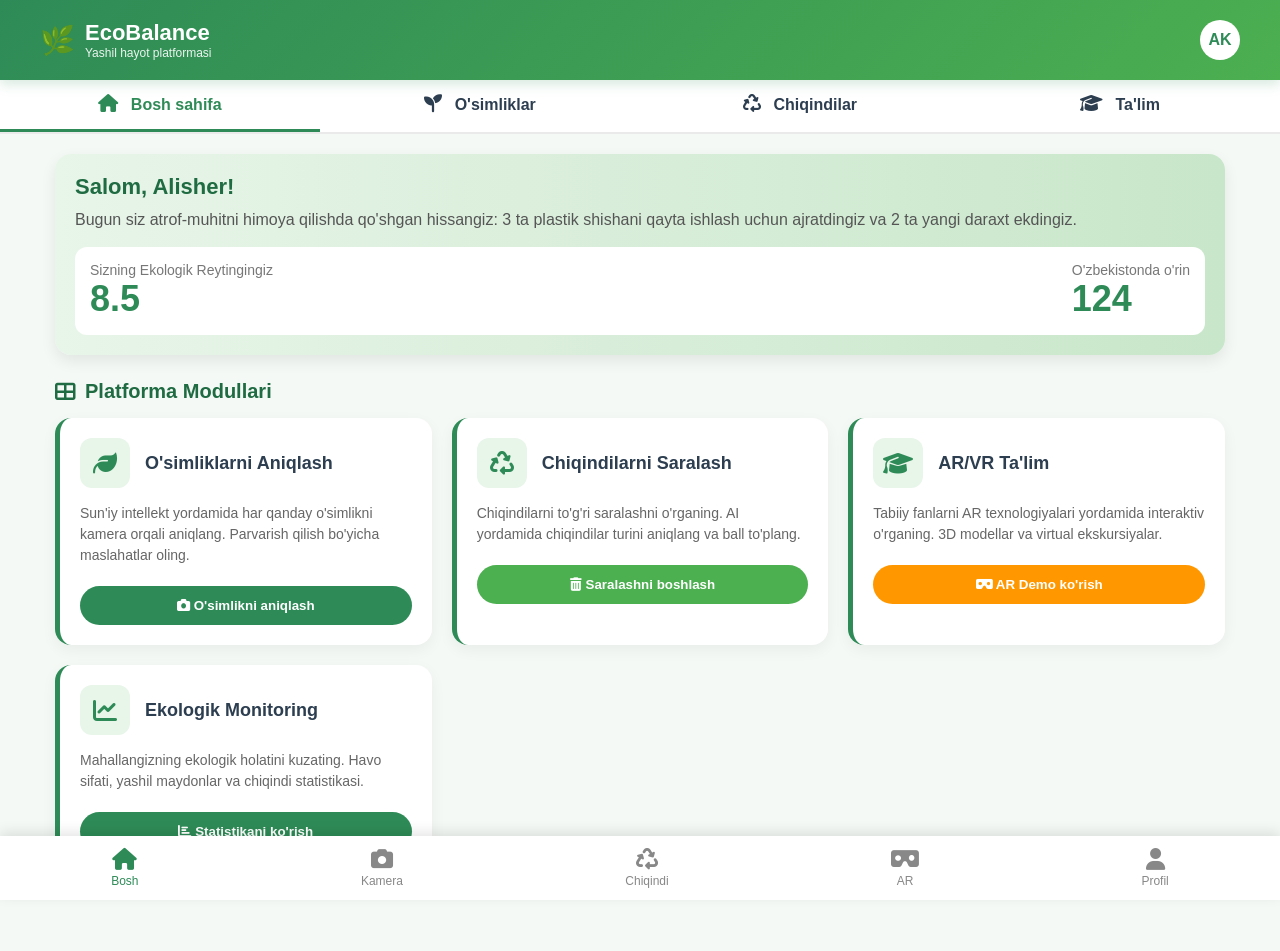
==== index.html @ b059edc8 "Add files via upload" ====
<!DOCTYPE html>
<html lang="uz">

<head>
    <meta charset="UTF-8">
    <meta name="viewport" content="width=device-width, initial-scale=1.0">
    <title>EcoBalance - Yashil Hayot</title>
    <link rel="stylesheet" href="https://cdnjs.cloudflare.com/ajax/libs/font-awesome/6.4.0/css/all.min.css">
    <style>
        * {
            margin: 0;
            padding: 0;
            box-sizing: border-box;
            font-family: 'Segoe UI', Tahoma, Geneva, Verdana, sans-serif;
        }
        
         :root {
            --primary: #2E8B57;
            --primary-dark: #1F6B42;
            --secondary: #4CAF50;
            --light: #F5F9F6;
            --dark: #2C3E50;
            --warning: #FF9800;
            --danger: #F44336;
            --success: #4CAF50;
        }
        
        body {
            background-color: var(--light);
            color: var(--dark);
            max-width: 100%;
            overflow-x: hidden;
        }
        /* Header */
        
        .header {
            background: linear-gradient(135deg, var(--primary), var(--secondary));
            color: white;
            padding: 20px 15px;
            box-shadow: 0 4px 12px rgba(46, 139, 87, 0.2);
            position: sticky;
            top: 0;
            z-index: 100;
        }
        
        .header-content {
            display: flex;
            justify-content: space-between;
            align-items: center;
            max-width: 1200px;
            margin: 0 auto;
        }
        
        .logo {
            display: flex;
            align-items: center;
            gap: 10px;
        }
        
        .logo-icon {
            font-size: 28px;
        }
        
        .logo-text {
            font-size: 22px;
            font-weight: 700;
        }
        
        .logo-subtext {
            font-size: 12px;
            opacity: 0.9;
        }
        
        .user-avatar {
            width: 40px;
            height: 40px;
            border-radius: 50%;
            background-color: white;
            color: var(--primary);
            display: flex;
            align-items: center;
            justify-content: center;
            font-weight: bold;
            cursor: pointer;
        }
        /* Navigation */
        
        .nav-tabs {
            display: flex;
            background-color: white;
            border-bottom: 2px solid #eaeaea;
            overflow-x: auto;
            white-space: nowrap;
        }
        
        .tab {
            flex: 1;
            text-align: center;
            padding: 15px 10px;
            font-weight: 600;
            color: var(--dark);
            text-decoration: none;
            border-bottom: 3px solid transparent;
            transition: all 0.3s;
        }
        
        .tab.active {
            color: var(--primary);
            border-bottom-color: var(--primary);
        }
        
        .tab i {
            margin-right: 8px;
            font-size: 18px;
        }
        /* Main Content */
        
        .container {
            padding: 20px 15px;
            max-width: 1200px;
            margin: 0 auto;
            padding-bottom: 80px;
        }
        /* Welcome Card */
        
        .welcome-card {
            background: linear-gradient(to right, #E8F5E9, #C8E6C9);
            border-radius: 16px;
            padding: 20px;
            margin-bottom: 25px;
            box-shadow: 0 6px 15px rgba(0, 0, 0, 0.08);
        }
        
        .welcome-title {
            font-size: 22px;
            color: var(--primary-dark);
            margin-bottom: 8px;
        }
        
        .welcome-text {
            color: #555;
            margin-bottom: 15px;
            line-height: 1.5;
        }
        
        .eco-score {
            background-color: white;
            border-radius: 12px;
            padding: 15px;
            display: flex;
            align-items: center;
            justify-content: space-between;
            margin-top: 10px;
        }
        
        .score-value {
            font-size: 36px;
            font-weight: 800;
            color: var(--primary);
        }
        
        .score-label {
            color: #777;
            font-size: 14px;
        }
        /* Modules */
        
        .section-title {
            font-size: 20px;
            margin: 25px 0 15px;
            color: var(--primary-dark);
            display: flex;
            align-items: center;
            gap: 10px;
        }
        
        .modules-grid {
            display: grid;
            grid-template-columns: repeat(auto-fill, minmax(300px, 1fr));
            gap: 20px;
        }
        
        .module-card {
            background-color: white;
            border-radius: 16px;
            padding: 20px;
            box-shadow: 0 5px 15px rgba(0, 0, 0, 0.05);
            transition: transform 0.3s, box-shadow 0.3s;
            border-left: 5px solid var(--primary);
        }
        
        .module-card:hover {
            transform: translateY(-5px);
            box-shadow: 0 10px 20px rgba(0, 0, 0, 0.1);
        }
        
        .module-header {
            display: flex;
            align-items: center;
            margin-bottom: 15px;
        }
        
        .module-icon {
            width: 50px;
            height: 50px;
            border-radius: 12px;
            background-color: #E8F5E9;
            color: var(--primary);
            display: flex;
            align-items: center;
            justify-content: center;
            font-size: 24px;
            margin-right: 15px;
        }
        
        .module-title {
            font-size: 18px;
            font-weight: 700;
            color: var(--dark);
        }
        
        .module-desc {
            color: #666;
            line-height: 1.5;
            margin-bottom: 20px;
            font-size: 14px;
        }
        
        .btn {
            display: inline-block;
            background-color: var(--primary);
            color: white;
            border: none;
            border-radius: 50px;
            padding: 12px 24px;
            font-weight: 600;
            cursor: pointer;
            transition: background-color 0.3s;
            text-align: center;
            text-decoration: none;
            width: 100%;
        }
        
        .btn:hover {
            background-color: var(--primary-dark);
        }
        
        .btn-secondary {
            background-color: var(--secondary);
        }
        
        .btn-warning {
            background-color: var(--warning);
        }
        /* Camera Interface */
        
        .camera-interface {
            background-color: #222;
            border-radius: 12px;
            padding: 10px;
            margin-top: 15px;
            text-align: center;
        }
        
        .camera-preview {
            width: 100%;
            height: 250px;
            background-color: #333;
            border-radius: 8px;
            display: flex;
            align-items: center;
            justify-content: center;
            color: white;
            margin-bottom: 15px;
            position: relative;
        }
        
        .camera-icon {
            font-size: 60px;
            opacity: 0.7;
        }
        
        .camera-controls {
            display: flex;
            gap: 10px;
        }
        
        .camera-btn {
            flex: 1;
            background-color: white;
            color: var(--dark);
            border: none;
            border-radius: 8px;
            padding: 12px;
            font-weight: 600;
            cursor: pointer;
        }
        /* Results */
        
        .result-card {
            background-color: #E3F2FD;
            border-radius: 12px;
            padding: 15px;
            margin-top: 20px;
            display: none;
        }
        
        .result-title {
            font-weight: 700;
            color: var(--primary-dark);
            margin-bottom: 10px;
            display: flex;
            align-items: center;
            gap: 10px;
        }
        
        .plant-info {
            display: flex;
            align-items: center;
            margin-bottom: 15px;
        }
        
        .plant-image {
            width: 80px;
            height: 80px;
            border-radius: 10px;
            background-color: #C8E6C9;
            display: flex;
            align-items: center;
            justify-content: center;
            margin-right: 15px;
            color: var(--primary);
            font-size: 40px;
        }
        
        .plant-details h3 {
            color: var(--dark);
            margin-bottom: 5px;
        }
        
        .plant-details p {
            color: #666;
            font-size: 14px;
        }
        /* Waste sorting */
        
        .waste-categories {
            display: flex;
            gap: 10px;
            margin-top: 15px;
            overflow-x: auto;
            padding-bottom: 10px;
        }
        
        .waste-category {
            min-width: 120px;
            background-color: white;
            border-radius: 10px;
            padding: 15px;
            text-align: center;
            box-shadow: 0 3px 8px rgba(0, 0, 0, 0.08);
        }
        
        .waste-icon {
            font-size: 30px;
            margin-bottom: 10px;
        }
        
        .waste-name {
            font-weight: 600;
            font-size: 14px;
            margin-bottom: 5px;
        }
        
        .waste-desc {
            font-size: 12px;
            color: #777;
        }
        /* AR Demo */
        
        .ar-demo {
            background-color: #333;
            border-radius: 12px;
            padding: 20px;
            color: white;
            text-align: center;
            margin-top: 20px;
        }
        
        .ar-view {
            width: 100%;
            height: 200px;
            background: linear-gradient(45deg, #222, #444);
            border-radius: 8px;
            display: flex;
            align-items: center;
            justify-content: center;
            margin: 15px 0;
            position: relative;
        }
        
        .ar-object {
            width: 100px;
            height: 100px;
            background-color: #4CAF50;
            border-radius: 10px;
            transform: rotate(45deg);
            animation: float 3s ease-in-out infinite;
        }
        
        @keyframes float {
            0%,
            100% {
                transform: translateY(0) rotate(45deg);
            }
            50% {
                transform: translateY(-15px) rotate(45deg);
            }
        }
        /* Bottom Navigation */
        
        .bottom-nav {
            position: fixed;
            bottom: 0;
            left: 0;
            right: 0;
            background-color: white;
            display: flex;
            justify-content: space-around;
            padding: 12px 0;
            box-shadow: 0 -4px 12px rgba(0, 0, 0, 0.1);
            z-index: 100;
        }
        
        .nav-item {
            display: flex;
            flex-direction: column;
            align-items: center;
            color: #888;
            text-decoration: none;
            font-size: 12px;
            transition: color 0.3s;
        }
        
        .nav-item.active {
            color: var(--primary);
        }
        
        .nav-item i {
            font-size: 22px;
            margin-bottom: 4px;
        }
        /* Responsive */
        
        @media (max-width: 768px) {
            .modules-grid {
                grid-template-columns: 1fr;
            }
            .logo-text {
                font-size: 18px;
            }
            .welcome-title {
                font-size: 20px;
            }
        }
    </style>
</head>

<body>
    <!-- Header -->
    <header class="header">
        <div class="header-content">
            <div class="logo">
                <div class="logo-icon">🌿</div>
                <div>
                    <div class="logo-text">EcoBalance</div>
                    <div class="logo-subtext">Yashil hayot platformasi</div>
                </div>
            </div>
            <div class="user-avatar" id="userAvatar">AK</div>
        </div>
    </header>

    <!-- Navigation Tabs -->
    <nav class="nav-tabs">
        <a href="#" class="tab active" data-tab="home">
            <i class="fas fa-home"></i> Bosh sahifa
        </a>
        <a href="#" class="tab" data-tab="plants">
            <i class="fas fa-seedling"></i> O'simliklar
        </a>
        <a href="#" class="tab" data-tab="waste">
            <i class="fas fa-recycle"></i> Chiqindilar
        </a>
        <a href="#" class="tab" data-tab="education">
            <i class="fas fa-graduation-cap"></i> Ta'lim
        </a>
    </nav>

    <!-- Main Content -->
    <main class="container">
        <!-- Home Tab Content -->
        <div id="homeTab" class="tab-content active">
            <div class="welcome-card">
                <h2 class="welcome-title">Salom, Alisher!</h2>
                <p class="welcome-text">Bugun siz atrof-muhitni himoya qilishda qo'shgan hissangiz: 3 ta plastik shishani qayta ishlash uchun ajratdingiz va 2 ta yangi daraxt ekdingiz.</p>

                <div class="eco-score">
                    <div>
                        <div class="score-label">Sizning Ekologik Reytingingiz</div>
                        <div class="score-value">8.5</div>
                    </div>
                    <div>
                        <div class="score-label">O'zbekistonda o'rin</div>
                        <div class="score-value">124</div>
                    </div>
                </div>
            </div>

            <h2 class="section-title">
                <i class="fas fa-th-large"></i> Platforma Modullari
            </h2>

            <div class="modules-grid">
                <!-- Plant Module -->
                <div class="module-card">
                    <div class="module-header">
                        <div class="module-icon">
                            <i class="fas fa-leaf"></i>
                        </div>
                        <div class="module-title">O'simliklarni Aniqlash</div>
                    </div>
                    <p class="module-desc">Sun'iy intellekt yordamida har qanday o'simlikni kamera orqali aniqlang. Parvarish qilish bo'yicha maslahatlar oling.</p>
                    <button class="btn" onclick="switchTab('plants')">
                        <i class="fas fa-camera"></i> O'simlikni aniqlash
                    </button>
                </div>

                <!-- Waste Module -->
                <div class="module-card">
                    <div class="module-header">
                        <div class="module-icon">
                            <i class="fas fa-recycle"></i>
                        </div>
                        <div class="module-title">Chiqindilarni Saralash</div>
                    </div>
                    <p class="module-desc">Chiqindilarni to'g'ri saralashni o'rganing. AI yordamida chiqindilar turini aniqlang va ball to'plang.</p>
                    <button class="btn btn-secondary" onclick="switchTab('waste')">
                        <i class="fas fa-trash-alt"></i> Saralashni boshlash
                    </button>
                </div>

                <!-- Education Module -->
                <div class="module-card">
                    <div class="module-header">
                        <div class="module-icon">
                            <i class="fas fa-graduation-cap"></i>
                        </div>
                        <div class="module-title">AR/VR Ta'lim</div>
                    </div>
                    <p class="module-desc">Tabiiy fanlarni AR texnologiyalari yordamida interaktiv o'rganing. 3D modellar va virtual ekskursiyalar.</p>
                    <button class="btn btn-warning" onclick="switchTab('education')">
                        <i class="fas fa-vr-cardboard"></i> AR Demo ko'rish
                    </button>
                </div>

                <!-- Dashboard Module -->
                <div class="module-card">
                    <div class="module-header">
                        <div class="module-icon">
                            <i class="fas fa-chart-line"></i>
                        </div>
                        <div class="module-title">Ekologik Monitoring</div>
                    </div>
                    <p class="module-desc">Mahallangizning ekologik holatini kuzating. Havo sifati, yashil maydonlar va chiqindi statistikasi.</p>
                    <button class="btn">
                        <i class="fas fa-chart-bar"></i> Statistikani ko'rish
                    </button>
                </div>
            </div>
        </div>

        <!-- Plants Tab Content -->
        <div id="plantsTab" class="tab-content" style="display: none;">
            <h2 class="section-title">
                <i class="fas fa-seedling"></i> O'simliklarni Aniqlash
            </h2>

            <p>Kamerangizni o'simlikka qarating va AI uni aniqlab, parvarish qilish bo'yicha maslahat beradi.</p>

            <div class="camera-interface">
                <div class="camera-preview" id="cameraPreview">
                    <i class="fas fa-camera camera-icon"></i>
                    <div class="plant-placeholder">O'simlik suratini joylashtiring</div>
                </div>

                <div class="camera-controls">
                    <button class="camera-btn" onclick="takePhoto()">
                        <i class="fas fa-camera"></i> Suratga olish
                    </button>
                    <button class="camera-btn" onclick="uploadPhoto()">
                        <i class="fas fa-upload"></i> Yuklash
                    </button>
                    <button class="camera-btn" onclick="demoPlant()">
                        <i class="fas fa-magic"></i> Demo
                    </button>
                </div>
            </div>

            <div class="result-card" id="plantResult">
                <div class="result-title">
                    <i class="fas fa-check-circle"></i> O'simlik aniqlandi
                </div>

                <div class="plant-info">
                    <div class="plant-image">
                        <i class="fas fa-tree"></i>
                    </div>
                    <div class="plant-details">
                        <h3 id="plantName">Chinor (Platanus orientalis)</h3>
                        <p><strong>Yashash joyi:</strong> O'zbekiston, Markaziy Osiyo</p>
                        <p><strong>CO2 yutilishi:</strong> 20-25 kg/yil</p>
                        <p><strong>Parvarish:</strong> Ko'p suv talab qiladi, keng maydonlarda o'sadi</p>
                    </div>
                </div>

                <div class="welcome-text">
                    <strong>Maslahat:</strong> Bu daraxt havoni yaxshi tozalaydi va soyabon vazifasini o'taydi. Muntazam sug'orish va erta bahorda kesish tavsiya etiladi.
                </div>

                <button class="btn" style="margin-top: 15px;" onclick="addToMyGarden()">
                    <i class="fas fa-plus"></i> Bog'imga qo'shish
                </button>
            </div>
        </div>

        <!-- Waste Tab Content -->
        <div id="wasteTab" class="tab-content" style="display: none;">
            <h2 class="section-title">
                <i class="fas fa-recycle"></i> Chiqindilarni Saralash
            </h2>

            <p>Chiqindilarni to'g'ri saralash orqali atrof-muhitni himoya qiling va ball to'plang.</p>

            <div class="camera-interface">
                <div class="camera-preview">
                    <i class="fas fa-trash camera-icon"></i>
                    <div class="plant-placeholder">Chiqindilar suratini joylashtiring</div>
                </div>

                <div class="camera-controls">
                    <button class="camera-btn" onclick="analyzeWaste()">
                        <i class="fas fa-search"></i> Tahlil qilish
                    </button>
                    <button class="camera-btn" onclick="showWasteInfo()">
                        <i class="fas fa-info-circle"></i> Qoidalar
                    </button>
                </div>
            </div>

            <div class="result-card" id="wasteResult">
                <div class="result-title">
                    <i class="fas fa-recycle"></i> Tahlil natijalari
                </div>

                <div class="welcome-text">
                    Sizning chiqindilar tarkibi: <strong>3 ta plastik shisha, 2 ta metall banka, 1 kg qog'oz</strong>
                </div>

                <div class="welcome-text" style="margin-top: 10px;">
                    <strong>To'g'ri saralash:</strong> Plastik va metall alohida, qog'oz alohida idishlarga tashalishi kerak.
                </div>

                <div class="welcome-text" style="margin: 15px 0; padding: 10px; background-color: #E8F5E9; border-radius: 8px;">
                    <strong>Bugun to'plagan ballaringiz: <span style="color: var(--primary); font-size: 20px;">25</span></strong><br> Jami ballaringiz: <strong>450</strong>
                </div>
            </div>

            <h2 class="section-title">
                <i class="fas fa-list"></i> Chiqindilar Turlari
            </h2>

            <div class="waste-categories">
                <div class="waste-category" style="border-left: 4px solid #4CAF50;">
                    <div class="waste-icon">🗑️</div>
                    <div class="waste-name">Organik</div>
                    <div class="waste-desc">Oziq-ovqat chiqindilari</div>
                </div>

                <div class="waste-category" style="border-left: 4px solid #2196F3;">
                    <div class="waste-icon">📄</div>
                    <div class="waste-name">Qog'oz</div>
                    <div class="waste-desc">Gazeta, quti, varaq</div>
                </div>

                <div class="waste-category" style="border-left: 4px solid #FF9800;">
                    <div class="waste-icon">🥤</div>
                    <div class="waste-name">Plastik</div>
                    <div class="waste-desc">Shisha, idish, paket</div>
                </div>

                <div class="waste-category" style="border-left: 4px solid #9E9E9E;">
                    <div class="waste-icon">🥫</div>
                    <div class="waste-name">Metall</div>
                    <div class="waste-desc">Banka, konserva</div>
                </div>

                <div class="waste-category" style="border-left: 4px solid #795548;">
                    <div class="waste-icon">🍶</div>
                    <div class="waste-name">Shisha</div>
                    <div class="waste-desc">Idish, shisha</div>
                </div>
            </div>
        </div>

        <!-- Education Tab Content -->
        <div id="educationTab" class="tab-content" style="display: none;">
            <h2 class="section-title">
                <i class="fas fa-graduation-cap"></i> AR/VR Ta'lim
            </h2>

            <p>Tabiiy fanlarni yangi usulda - Augmented Reality (AR) texnologiyalari yordamida o'rganing.</p>

            <div class="ar-demo">
                <h3 style="color: white; margin-bottom: 10px;">Fotosintez jarayoni - AR Demo</h3>
                <p>Telefon kamerangizni ushbu kodga qarating va 3D modelni ko'ring</p>

                <div class="ar-view">
                    <div class="ar-object"></div>
                </div>

                <p>Yuqoridagi kvadratni telefon kamerangiz orqali ko'ring. Fotosintez jarayoni haqida 3D animatsiyani tomosha qiling.</p>

                <button class="btn" onclick="startAR()" style="background-color: #4CAF50;">
                    <i class="fas fa-vr-cardboard"></i> AR ni boshlash
                </button>
            </div>

            <div class="modules-grid" style="margin-top: 25px;">
                <div class="module-card">
                    <div class="module-header">
                        <div class="module-icon">
                            <i class="fas fa-atom"></i>
                        </div>
                        <div class="module-title">Kimyo laboratoriyasi</div>
                    </div>
                    <p class="module-desc">Xavfsiz virtual kimyo laboratoriyasi. Eksperimentlarni AR da bajaring.</p>
                    <button class="btn">
                        <i class="fas fa-flask"></i> Laboratoriyaga o'tish
                    </button>
                </div>

                <div class="module-card">
                    <div class="module-header">
                        <div class="module-icon">
                            <i class="fas fa-dna"></i>
                        </div>
                        <div class="module-title">Biologiya organlari</div>
                    </div>
                    <p class="module-desc">Inson organlarini 3D modelda o'rganing. Aylantiring, kattalashtiring.</p>
                    <button class="btn">
                        <i class="fas fa-heartbeat"></i> Organlarni ko'rish
                    </button>
                </div>
            </div>

            <div class="result-card" style="margin-top: 25px; background-color: #FFF3E0;">
                <div class="result-title" style="color: #FF9800;">
                    <i class="fas fa-chalkboard-teacher"></i> O'qituvchilar uchun
                </div>
                <p>Ushbu platforma O'zbekiston maktablari va OTMlar uchun maxsus ishlab chiqilgan. Darsliklarni AR ga aylantirish, interaktiv testlar yaratish imkoniyati.</p>
                <button class="btn" style="background-color: #FF9800;">
                    <i class="fas fa-school"></i> Maktab versiyasi
                </button>
            </div>
        </div>
    </main>

    <!-- Bottom Navigation -->
    <nav class="bottom-nav">
        <a href="#" class="nav-item active" onclick="switchTab('home')">
            <i class="fas fa-home"></i> Bosh
        </a>
        <a href="#" class="nav-item" onclick="switchTab('plants')">
            <i class="fas fa-camera"></i> Kamera
        </a>
        <a href="#" class="nav-item" onclick="switchTab('waste')">
            <i class="fas fa-recycle"></i> Chiqindi
        </a>
        <a href="#" class="nav-item" onclick="switchTab('education')">
            <i class="fas fa-vr-cardboard"></i> AR
        </a>
        <a href="#" class="nav-item" onclick="showProfile()">
            <i class="fas fa-user"></i> Profil
        </a>
    </nav>

    <script>
        // Tab switching functionality
        function switchTab(tabName) {
            // Hide all tab contents
            document.querySelectorAll('.tab-content').forEach(tab => {
                tab.style.display = 'none';
            });

            // Remove active class from all tabs
            document.querySelectorAll('.tab').forEach(tab => {
                tab.classList.remove('active');
            });

            document.querySelectorAll('.nav-item').forEach(item => {
                item.classList.remove('active');
            });

            // Show selected tab content
            document.getElementById(tabName + 'Tab').style.display = 'block';

            // Activate selected tab
            document.querySelectorAll('.tab').forEach(tab => {
                if (tab.getAttribute('data-tab') === tabName) {
                    tab.classList.add('active');
                }
            });

            // Activate corresponding bottom nav item
            document.querySelectorAll('.nav-item').forEach(item => {
                if (item.onclick && item.onclick.toString().includes(tabName)) {
                    item.classList.add('active');
                } else if (tabName === 'home') {
                    document.querySelector('.nav-item:nth-child(1)').classList.add('active');
                }
            });

            // Scroll to top
            window.scrollTo(0, 0);
        }

        // Plant identification demo
        function demoPlant() {
            const plantNames = [
                "Chinor (Platanus orientalis)",
                "Terek (Populus alba)",
                "Archazor (Juniperus)",
                "Sassiqquyon (Ailanthus altissima)",
                "Yong'oq daraxti (Juglans regia)"
            ];

            const randomPlant = plantNames[Math.floor(Math.random() * plantNames.length)];
            document.getElementById("plantName").textContent = randomPlant;

            // Show result card
            document.getElementById("plantResult").style.display = 'block';

            // Scroll to result
            document.getElementById("plantResult").scrollIntoView({
                behavior: 'smooth'
            });

            // Show notification
            showNotification("O'simlik muvaffaqiyatli aniqlandi! 🌿");
        }

        function takePhoto() {
            showNotification("Kamera ishga tushirildi. O'simlikka qaratib, suratga olish tugmasini bosing.");
        }

        function uploadPhoto() {
            showNotification("Fayl tanlash oynasi ochildi. O'simlik suratini tanlang.");
        }

        function addToMyGarden() {
            showNotification("O'simlik 'Mening bog\'im' ro'yxatiga qo'shildi! ✅");
        }

        // Waste analysis demo
        function analyzeWaste() {
            document.getElementById("wasteResult").style.display = 'block';
            document.getElementById("wasteResult").scrollIntoView({
                behavior: 'smooth'
            });
            showNotification("Chiqindilar tahlil qilindi. Siz 25 ball qo'lga kiritdingiz! ♻️");
        }

        function showWasteInfo() {
            showNotification("Chiqindilarni saralash qoidalari ko'rsatilmoqda...");
        }

        // AR functionality
        function startAR() {
            showNotification("AR rejimi ishga tushirilmoqda. Telefon kamerangizni kvadratga qarating...");
        }

        // User profile
        function showProfile() {
            showNotification("Foydalanuvchi profili ochilmoqda...");
        }

        // Notification system
        function showNotification(message) {
            // Create notification element
            const notification = document.createElement('div');
            notification.style.cssText = `
                position: fixed;
                top: 100px;
                right: 20px;
                background: linear-gradient(135deg, var(--primary), var(--secondary));
                color: white;
                padding: 15px 20px;
                border-radius: 10px;
                box-shadow: 0 5px 15px rgba(0,0,0,0.2);
                z-index: 1000;
                max-width: 300px;
                animation: slideIn 0.3s ease-out;
            `;

            notification.innerHTML = `
                <div style="display: flex; align-items: center; gap: 10px;">
                    <i class="fas fa-check-circle" style="font-size: 20px;"></i>
                    <div>${message}</div>
                </div>
            `;

            document.body.appendChild(notification);

            // Remove notification after 3 seconds
            setTimeout(() => {
                notification.style.animation = 'slideOut 0.3s ease-in';
                setTimeout(() => {
                    document.body.removeChild(notification);
                }, 300);
            }, 3000);
        }

        // Add CSS for animations
        const style = document.createElement('style');
        style.textContent = `
            @keyframes slideIn {
                from { transform: translateX(100%); opacity: 0; }
                to { transform: translateX(0); opacity: 1; }
            }
            
            @keyframes slideOut {
                from { transform: translateX(0); opacity: 1; }
                to { transform: translateX(100%); opacity: 0; }
            }
        `;
        document.head.appendChild(style);

        // Initialize the app
        document.addEventListener('DOMContentLoaded', function() {
            // Set today's date in welcome message
            const today = new Date();
            const options = {
                weekday: 'long',
                year: 'numeric',
                month: 'long',
                day: 'numeric'
            };
            const dateString = today.toLocaleDateString('uz-UZ', options);

            // You can update the welcome text with date if needed
            // document.querySelector('.welcome-text').innerHTML += `<br><small>${dateString}</small>`;

            // Add click handlers to tabs
            document.querySelectorAll('.tab').forEach(tab => {
                tab.addEventListener('click', function(e) {
                    e.preventDefault();
                    const tabName = this.getAttribute('data-tab');
                    switchTab(tabName);
                });
            });
        });
    </script>
</body>

</html>
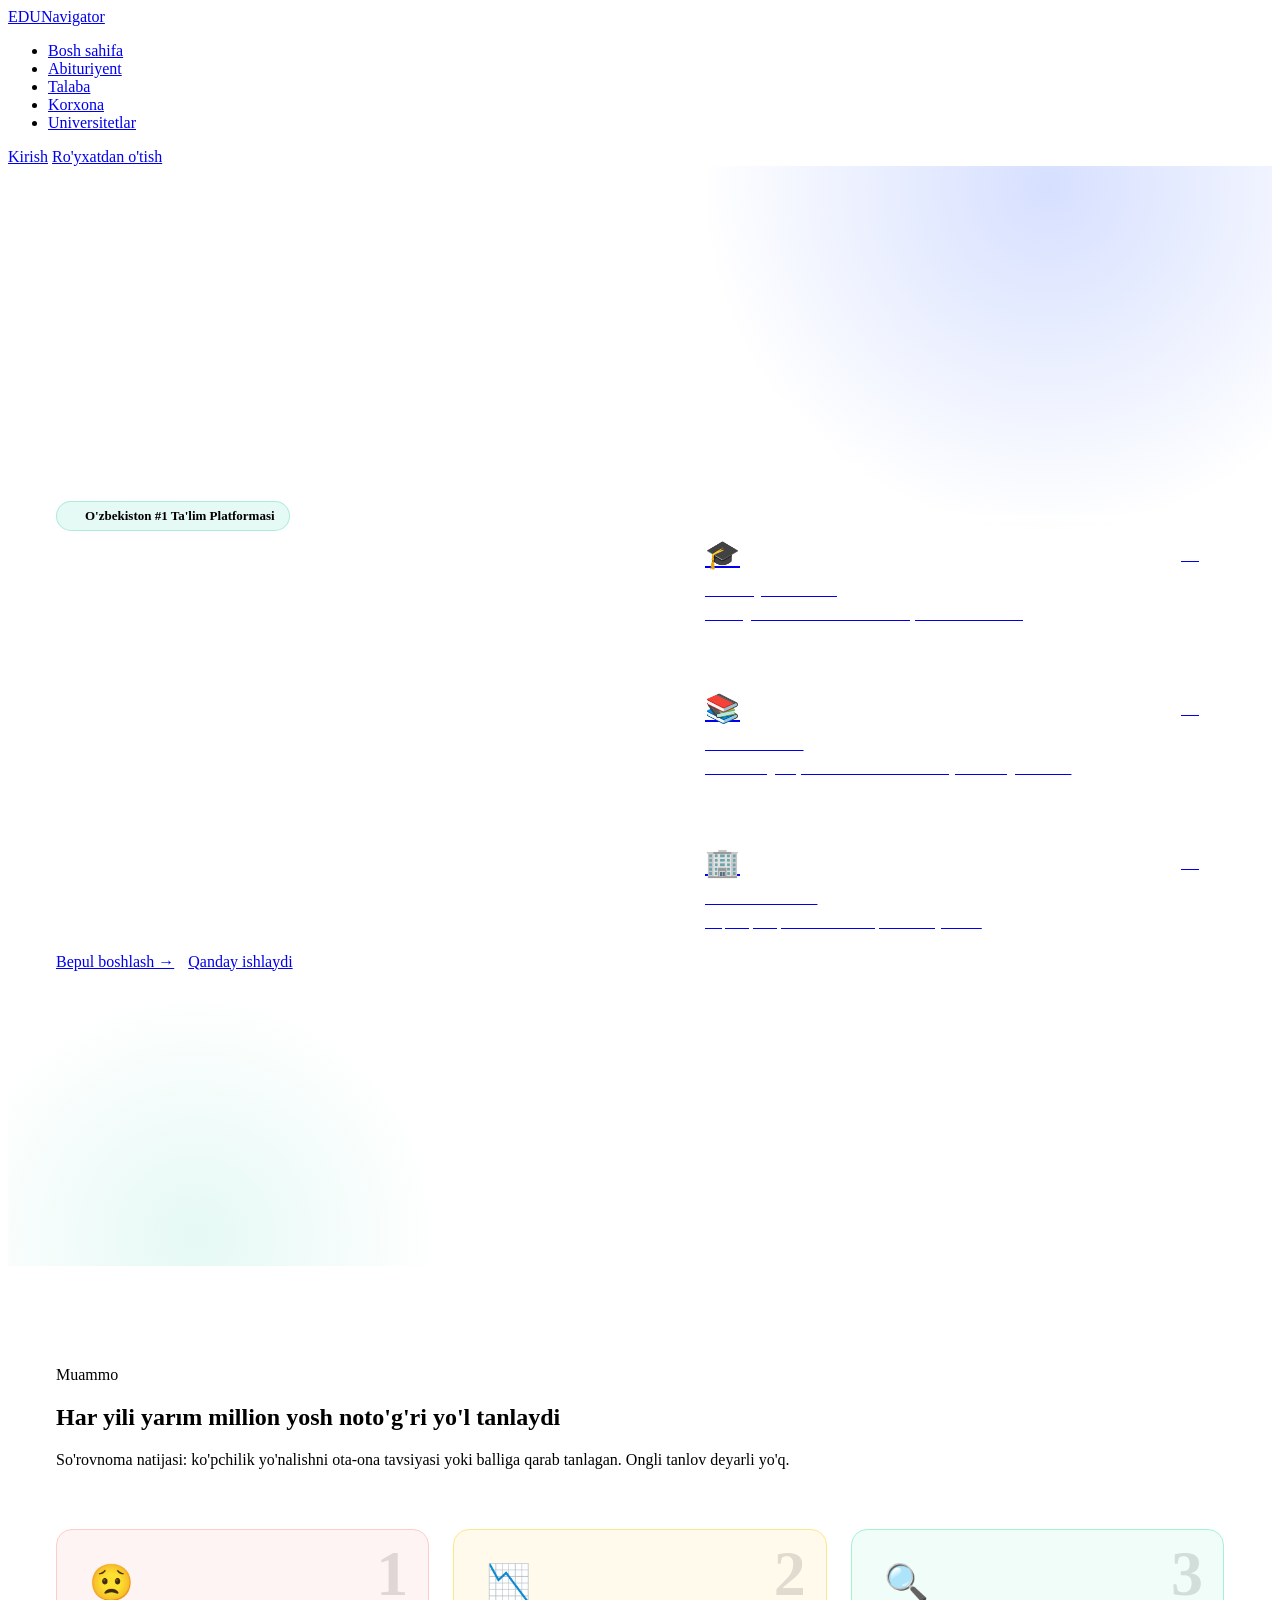
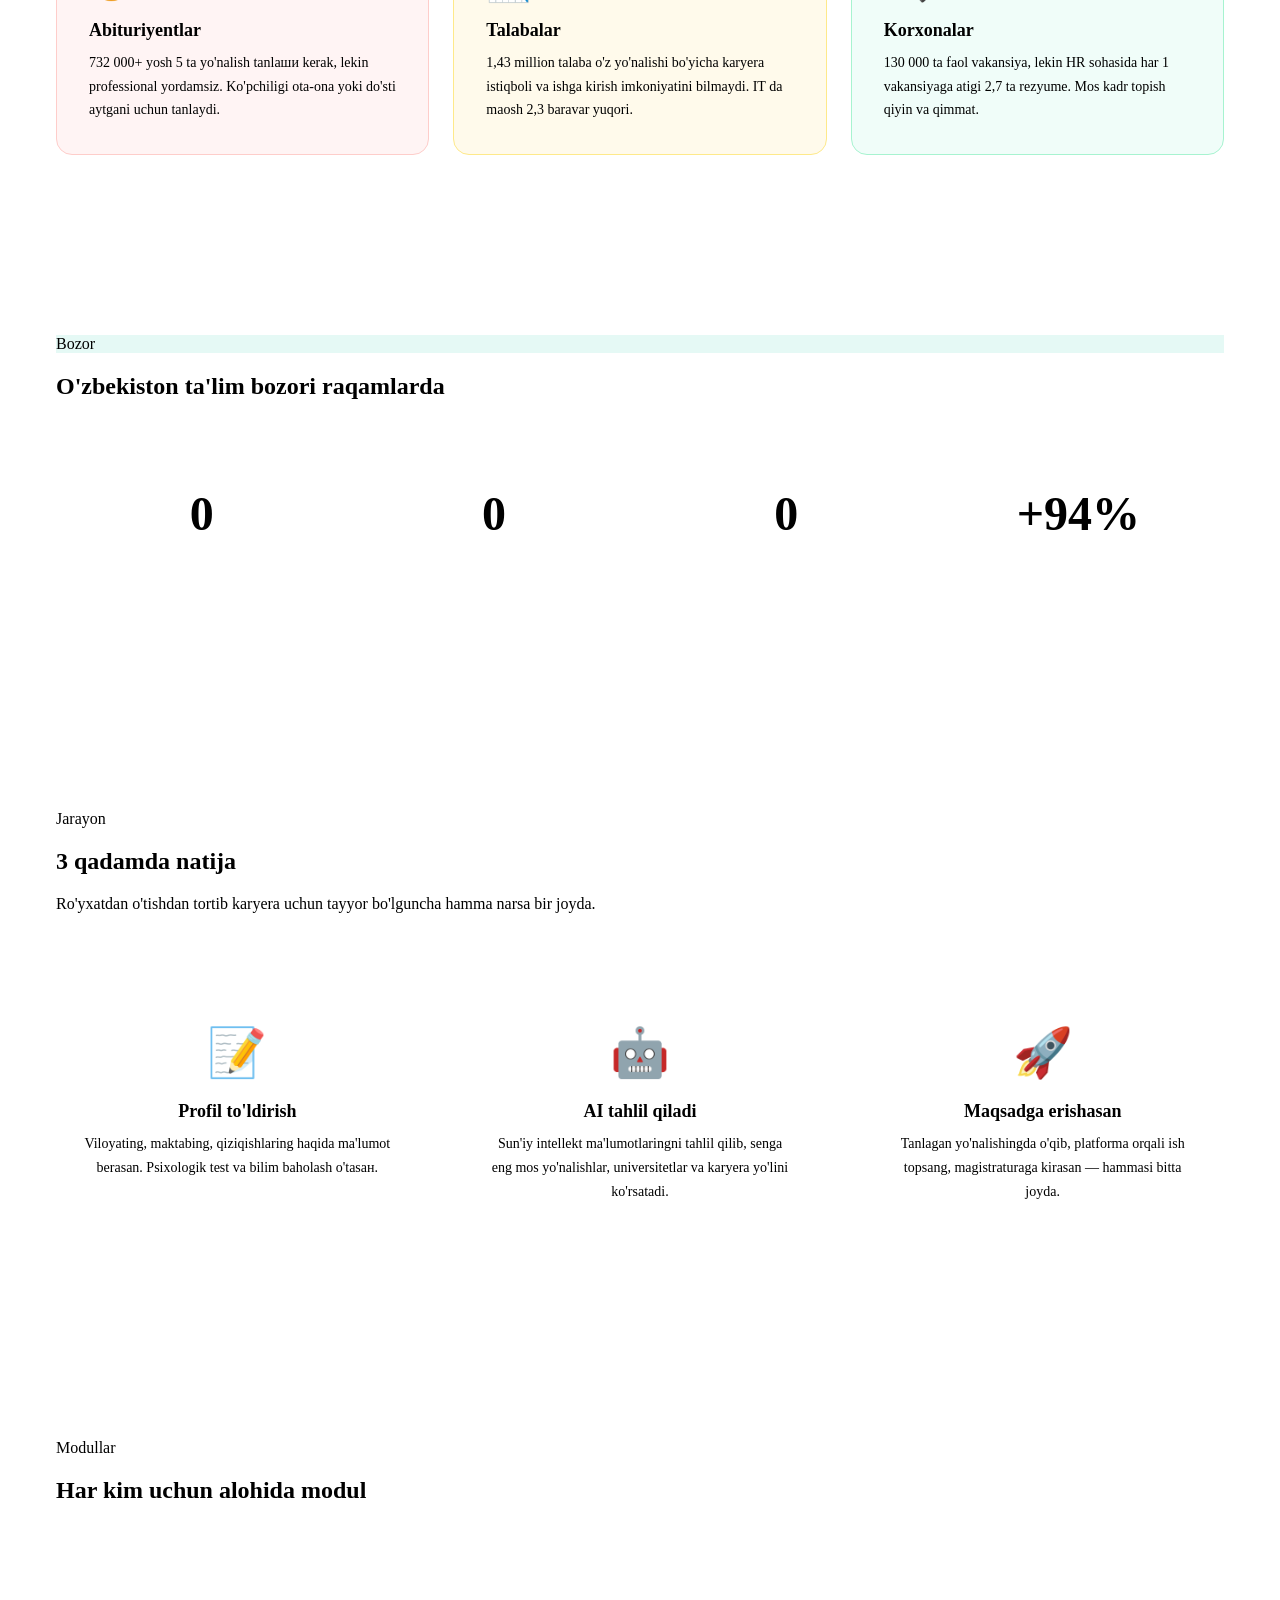
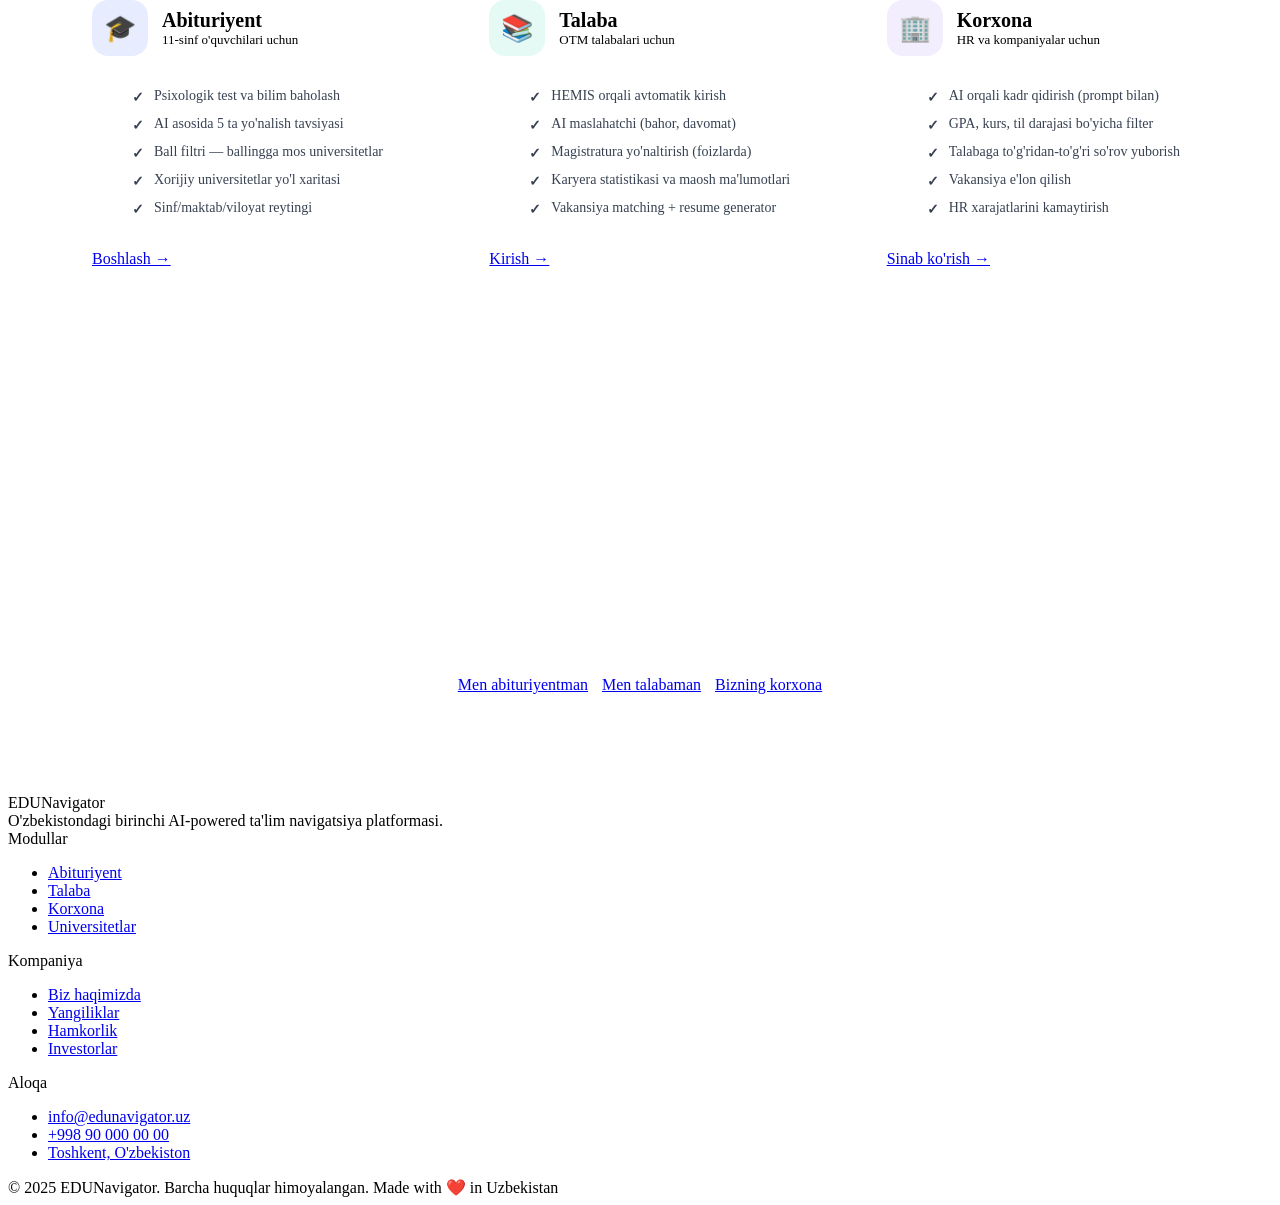
==== commit 0a252b21: "Update index.html" ====
--- a/index.html
+++ b/index.html
@@ -1,976 +1,465 @@
 <!DOCTYPE html>
 <html lang="uz">
-
 <head>
-    <meta charset="UTF-8">
-    <meta name="viewport" content="width=device-width, initial-scale=1.0">
-    <title>EcoBalance - Yashil Hayot</title>
-    <link rel="stylesheet" href="https://cdnjs.cloudflare.com/ajax/libs/font-awesome/6.4.0/css/all.min.css">
-    <style>
-        * {
-            margin: 0;
-            padding: 0;
-            box-sizing: border-box;
-            font-family: 'Segoe UI', Tahoma, Geneva, Verdana, sans-serif;
-        }
-        
-         :root {
-            --primary: #2E8B57;
-            --primary-dark: #1F6B42;
-            --secondary: #4CAF50;
-            --light: #F5F9F6;
-            --dark: #2C3E50;
-            --warning: #FF9800;
-            --danger: #F44336;
-            --success: #4CAF50;
-        }
-        
-        body {
-            background-color: var(--light);
-            color: var(--dark);
-            max-width: 100%;
-            overflow-x: hidden;
-        }
-        /* Header */
-        
-        .header {
-            background: linear-gradient(135deg, var(--primary), var(--secondary));
-            color: white;
-            padding: 20px 15px;
-            box-shadow: 0 4px 12px rgba(46, 139, 87, 0.2);
-            position: sticky;
-            top: 0;
-            z-index: 100;
-        }
-        
-        .header-content {
-            display: flex;
-            justify-content: space-between;
-            align-items: center;
-            max-width: 1200px;
-            margin: 0 auto;
-        }
-        
-        .logo {
-            display: flex;
-            align-items: center;
-            gap: 10px;
-        }
-        
-        .logo-icon {
-            font-size: 28px;
-        }
-        
-        .logo-text {
-            font-size: 22px;
-            font-weight: 700;
-        }
-        
-        .logo-subtext {
-            font-size: 12px;
-            opacity: 0.9;
-        }
-        
-        .user-avatar {
-            width: 40px;
-            height: 40px;
-            border-radius: 50%;
-            background-color: white;
-            color: var(--primary);
-            display: flex;
-            align-items: center;
-            justify-content: center;
-            font-weight: bold;
-            cursor: pointer;
-        }
-        /* Navigation */
-        
-        .nav-tabs {
-            display: flex;
-            background-color: white;
-            border-bottom: 2px solid #eaeaea;
-            overflow-x: auto;
-            white-space: nowrap;
-        }
-        
-        .tab {
-            flex: 1;
-            text-align: center;
-            padding: 15px 10px;
-            font-weight: 600;
-            color: var(--dark);
-            text-decoration: none;
-            border-bottom: 3px solid transparent;
-            transition: all 0.3s;
-        }
-        
-        .tab.active {
-            color: var(--primary);
-            border-bottom-color: var(--primary);
-        }
-        
-        .tab i {
-            margin-right: 8px;
-            font-size: 18px;
-        }
-        /* Main Content */
-        
-        .container {
-            padding: 20px 15px;
-            max-width: 1200px;
-            margin: 0 auto;
-            padding-bottom: 80px;
-        }
-        /* Welcome Card */
-        
-        .welcome-card {
-            background: linear-gradient(to right, #E8F5E9, #C8E6C9);
-            border-radius: 16px;
-            padding: 20px;
-            margin-bottom: 25px;
-            box-shadow: 0 6px 15px rgba(0, 0, 0, 0.08);
-        }
-        
-        .welcome-title {
-            font-size: 22px;
-            color: var(--primary-dark);
-            margin-bottom: 8px;
-        }
-        
-        .welcome-text {
-            color: #555;
-            margin-bottom: 15px;
-            line-height: 1.5;
-        }
-        
-        .eco-score {
-            background-color: white;
-            border-radius: 12px;
-            padding: 15px;
-            display: flex;
-            align-items: center;
-            justify-content: space-between;
-            margin-top: 10px;
-        }
-        
-        .score-value {
-            font-size: 36px;
-            font-weight: 800;
-            color: var(--primary);
-        }
-        
-        .score-label {
-            color: #777;
-            font-size: 14px;
-        }
-        /* Modules */
-        
-        .section-title {
-            font-size: 20px;
-            margin: 25px 0 15px;
-            color: var(--primary-dark);
-            display: flex;
-            align-items: center;
-            gap: 10px;
-        }
-        
-        .modules-grid {
-            display: grid;
-            grid-template-columns: repeat(auto-fill, minmax(300px, 1fr));
-            gap: 20px;
-        }
-        
-        .module-card {
-            background-color: white;
-            border-radius: 16px;
-            padding: 20px;
-            box-shadow: 0 5px 15px rgba(0, 0, 0, 0.05);
-            transition: transform 0.3s, box-shadow 0.3s;
-            border-left: 5px solid var(--primary);
-        }
-        
-        .module-card:hover {
-            transform: translateY(-5px);
-            box-shadow: 0 10px 20px rgba(0, 0, 0, 0.1);
-        }
-        
-        .module-header {
-            display: flex;
-            align-items: center;
-            margin-bottom: 15px;
-        }
-        
-        .module-icon {
-            width: 50px;
-            height: 50px;
-            border-radius: 12px;
-            background-color: #E8F5E9;
-            color: var(--primary);
-            display: flex;
-            align-items: center;
-            justify-content: center;
-            font-size: 24px;
-            margin-right: 15px;
-        }
-        
-        .module-title {
-            font-size: 18px;
-            font-weight: 700;
-            color: var(--dark);
-        }
-        
-        .module-desc {
-            color: #666;
-            line-height: 1.5;
-            margin-bottom: 20px;
-            font-size: 14px;
-        }
-        
-        .btn {
-            display: inline-block;
-            background-color: var(--primary);
-            color: white;
-            border: none;
-            border-radius: 50px;
-            padding: 12px 24px;
-            font-weight: 600;
-            cursor: pointer;
-            transition: background-color 0.3s;
-            text-align: center;
-            text-decoration: none;
-            width: 100%;
-        }
-        
-        .btn:hover {
-            background-color: var(--primary-dark);
-        }
-        
-        .btn-secondary {
-            background-color: var(--secondary);
-        }
-        
-        .btn-warning {
-            background-color: var(--warning);
-        }
-        /* Camera Interface */
-        
-        .camera-interface {
-            background-color: #222;
-            border-radius: 12px;
-            padding: 10px;
-            margin-top: 15px;
-            text-align: center;
-        }
-        
-        .camera-preview {
-            width: 100%;
-            height: 250px;
-            background-color: #333;
-            border-radius: 8px;
-            display: flex;
-            align-items: center;
-            justify-content: center;
-            color: white;
-            margin-bottom: 15px;
-            position: relative;
-        }
-        
-        .camera-icon {
-            font-size: 60px;
-            opacity: 0.7;
-        }
-        
-        .camera-controls {
-            display: flex;
-            gap: 10px;
-        }
-        
-        .camera-btn {
-            flex: 1;
-            background-color: white;
-            color: var(--dark);
-            border: none;
-            border-radius: 8px;
-            padding: 12px;
-            font-weight: 600;
-            cursor: pointer;
-        }
-        /* Results */
-        
-        .result-card {
-            background-color: #E3F2FD;
-            border-radius: 12px;
-            padding: 15px;
-            margin-top: 20px;
-            display: none;
-        }
-        
-        .result-title {
-            font-weight: 700;
-            color: var(--primary-dark);
-            margin-bottom: 10px;
-            display: flex;
-            align-items: center;
-            gap: 10px;
-        }
-        
-        .plant-info {
-            display: flex;
-            align-items: center;
-            margin-bottom: 15px;
-        }
-        
-        .plant-image {
-            width: 80px;
-            height: 80px;
-            border-radius: 10px;
-            background-color: #C8E6C9;
-            display: flex;
-            align-items: center;
-            justify-content: center;
-            margin-right: 15px;
-            color: var(--primary);
-            font-size: 40px;
-        }
-        
-        .plant-details h3 {
-            color: var(--dark);
-            margin-bottom: 5px;
-        }
-        
-        .plant-details p {
-            color: #666;
-            font-size: 14px;
-        }
-        /* Waste sorting */
-        
-        .waste-categories {
-            display: flex;
-            gap: 10px;
-            margin-top: 15px;
-            overflow-x: auto;
-            padding-bottom: 10px;
-        }
-        
-        .waste-category {
-            min-width: 120px;
-            background-color: white;
-            border-radius: 10px;
-            padding: 15px;
-            text-align: center;
-            box-shadow: 0 3px 8px rgba(0, 0, 0, 0.08);
-        }
-        
-        .waste-icon {
-            font-size: 30px;
-            margin-bottom: 10px;
-        }
-        
-        .waste-name {
-            font-weight: 600;
-            font-size: 14px;
-            margin-bottom: 5px;
-        }
-        
-        .waste-desc {
-            font-size: 12px;
-            color: #777;
-        }
-        /* AR Demo */
-        
-        .ar-demo {
-            background-color: #333;
-            border-radius: 12px;
-            padding: 20px;
-            color: white;
-            text-align: center;
-            margin-top: 20px;
-        }
-        
-        .ar-view {
-            width: 100%;
-            height: 200px;
-            background: linear-gradient(45deg, #222, #444);
-            border-radius: 8px;
-            display: flex;
-            align-items: center;
-            justify-content: center;
-            margin: 15px 0;
-            position: relative;
-        }
-        
-        .ar-object {
-            width: 100px;
-            height: 100px;
-            background-color: #4CAF50;
-            border-radius: 10px;
-            transform: rotate(45deg);
-            animation: float 3s ease-in-out infinite;
-        }
-        
-        @keyframes float {
-            0%,
-            100% {
-                transform: translateY(0) rotate(45deg);
-            }
-            50% {
-                transform: translateY(-15px) rotate(45deg);
-            }
-        }
-        /* Bottom Navigation */
-        
-        .bottom-nav {
-            position: fixed;
-            bottom: 0;
-            left: 0;
-            right: 0;
-            background-color: white;
-            display: flex;
-            justify-content: space-around;
-            padding: 12px 0;
-            box-shadow: 0 -4px 12px rgba(0, 0, 0, 0.1);
-            z-index: 100;
-        }
-        
-        .nav-item {
-            display: flex;
-            flex-direction: column;
-            align-items: center;
-            color: #888;
-            text-decoration: none;
-            font-size: 12px;
-            transition: color 0.3s;
-        }
-        
-        .nav-item.active {
-            color: var(--primary);
-        }
-        
-        .nav-item i {
-            font-size: 22px;
-            margin-bottom: 4px;
-        }
-        /* Responsive */
-        
-        @media (max-width: 768px) {
-            .modules-grid {
-                grid-template-columns: 1fr;
-            }
-            .logo-text {
-                font-size: 18px;
-            }
-            .welcome-title {
-                font-size: 20px;
-            }
-        }
-    </style>
+<meta charset="UTF-8">
+<meta name="viewport" content="width=device-width, initial-scale=1.0">
+<title>EDUNavigator — Maktabdan magistraturagacha</title>
+<link rel="stylesheet" href="css/main.css">
+<style>
+/* HERO */
+.hero {
+  min-height: 100vh;
+  background: linear-gradient(135deg, var(--dark) 0%, #0d1f45 60%, #0a2240 100%);
+  display: flex; align-items: center; justify-content: center;
+  padding: 120px 48px 80px;
+  position: relative; overflow: hidden;
+}
+.hero::before {
+  content: '';
+  position: absolute; top: -30%; right: -10%;
+  width: 700px; height: 700px;
+  background: radial-gradient(circle, rgba(27,79,255,0.18) 0%, transparent 70%);
+  pointer-events: none;
+}
+.hero::after {
+  content: '';
+  position: absolute; bottom: -20%; left: -5%;
+  width: 500px; height: 500px;
+  background: radial-gradient(circle, rgba(0,196,154,0.1) 0%, transparent 70%);
+  pointer-events: none;
+}
+.hero-inner { max-width: 1180px; margin: 0 auto; display: grid; grid-template-columns: 1fr 1fr; gap: 80px; align-items: center; width: 100%; position: relative; z-index: 1; }
+
+.hero-tag {
+  display: inline-flex; align-items: center; gap: 8px;
+  background: rgba(0,196,154,0.1); color: var(--accent);
+  border: 1px solid rgba(0,196,154,0.25);
+  padding: 6px 14px; border-radius: 100px;
+  font-size: 13px; font-weight: 600; margin-bottom: 24px;
+}
+.hero-tag span { width: 6px; height: 6px; background: var(--accent); border-radius: 50%; animation: pulse 2s infinite; }
+
+.hero-title {
+  font-family: var(--font-display);
+  font-size: clamp(36px, 5vw, 60px);
+  font-weight: 800; line-height: 1.1;
+  color: #fff; margin-bottom: 20px;
+}
+.hero-title .blue { color: var(--blue-light); }
+.hero-title .accent { color: var(--accent); }
+
+.hero-sub {
+  font-size: 17px; color: rgba(255,255,255,0.65);
+  line-height: 1.75; margin-bottom: 40px; max-width: 480px;
+}
+.hero-btns { display: flex; gap: 14px; flex-wrap: wrap; }
+
+/* Hero card */
+.hero-card-wrap {
+  display: flex; flex-direction: column; gap: 16px;
+}
+.hero-card {
+  background: rgba(255,255,255,0.04);
+  border: 1px solid rgba(255,255,255,0.1);
+  border-radius: 16px; padding: 24px;
+  backdrop-filter: blur(12px);
+  transition: all 0.3s;
+  cursor: pointer;
+}
+.hero-card:hover { background: rgba(255,255,255,0.08); transform: translateX(8px); }
+.hero-card-top { display: flex; align-items: center; justify-content: space-between; margin-bottom: 10px; }
+.hero-card-icon { font-size: 28px; }
+.hero-card-arrow { color: rgba(255,255,255,0.3); font-size: 18px; transition: all 0.2s; }
+.hero-card:hover .hero-card-arrow { color: var(--accent); transform: translateX(4px); }
+.hero-card-title { font-size: 16px; font-weight: 700; color: #fff; margin-bottom: 6px; }
+.hero-card-desc { font-size: 13px; color: rgba(255,255,255,0.5); line-height: 1.6; }
+
+/* PROBLEM SECTION */
+.problem-section {
+  background: #fff; padding: 100px 48px;
+}
+.problem-grid {
+  display: grid; grid-template-columns: repeat(3, 1fr); gap: 24px; margin-top: 60px;
+}
+.problem-card {
+  border-radius: 16px; padding: 32px; position: relative; overflow: hidden;
+}
+.problem-card-1 { background: #FFF4F4; border: 1px solid #FECDCA; }
+.problem-card-2 { background: #FFFAEB; border: 1px solid #FEE98A; }
+.problem-card-3 { background: #F0FDF9; border: 1px solid #A7F3D0; }
+.problem-num {
+  font-family: var(--font-display); font-size: 64px; font-weight: 800;
+  opacity: 0.12; position: absolute; top: 12px; right: 20px; line-height: 1;
+}
+.problem-icon { font-size: 36px; margin-bottom: 16px; }
+.problem-title { font-size: 18px; font-weight: 700; color: var(--dark); margin-bottom: 10px; }
+.problem-text { font-size: 14px; color: var(--gray); line-height: 1.7; }
+
+/* STATS */
+.stats-section {
+  background: var(--dark); padding: 80px 48px;
+}
+.stats-inner { max-width: 1180px; margin: 0 auto; }
+.stats-grid {
+  display: grid; grid-template-columns: repeat(4, 1fr); gap: 1px;
+  background: rgba(255,255,255,0.07); border-radius: 20px; overflow: hidden; margin-top: 50px;
+}
+.stat-item {
+  background: rgba(255,255,255,0.03);
+  padding: 40px 32px; text-align: center;
+  transition: background 0.3s;
+}
+.stat-item:hover { background: rgba(255,255,255,0.07); }
+.stat-item .num {
+  font-family: var(--font-display); font-size: 48px; font-weight: 800;
+  color: var(--blue-light); line-height: 1; margin-bottom: 10px;
+}
+.stat-item .num.acc { color: var(--accent); }
+.stat-item .lbl { font-size: 14px; color: rgba(255,255,255,0.5); line-height: 1.5; }
+
+/* HOW IT WORKS */
+.how-section { padding: 100px 48px; }
+.how-grid { display: grid; grid-template-columns: repeat(3, 1fr); gap: 40px; margin-top: 60px; }
+.how-step {
+  position: relative; padding: 36px 28px;
+  background: #fff; border-radius: 20px; border: 1px solid var(--border);
+  transition: all 0.3s; text-align: center;
+}
+.how-step:hover { transform: translateY(-6px); box-shadow: 0 24px 70px rgba(27,79,255,0.12); }
+.how-step::before {
+  content: attr(data-step);
+  position: absolute; top: -18px; left: 50%; transform: translateX(-50%);
+  width: 36px; height: 36px; border-radius: 50%;
+  background: var(--blue); color: #fff;
+  font-size: 15px; font-weight: 800;
+  display: flex; align-items: center; justify-content: center;
+}
+.how-step-icon { font-size: 48px; margin: 16px 0 20px; }
+.how-step-title { font-size: 18px; font-weight: 700; color: var(--dark); margin-bottom: 10px; }
+.how-step-text { font-size: 14px; color: var(--gray); line-height: 1.7; }
+
+/* MODULES */
+.modules-section { background: var(--gray-light); padding: 100px 48px; }
+.modules-grid { display: grid; grid-template-columns: repeat(3, 1fr); gap: 24px; margin-top: 60px; }
+.module-card {
+  background: #fff; border-radius: 20px; padding: 36px;
+  border: 1px solid var(--border); transition: all 0.3s;
+  display: flex; flex-direction: column; gap: 16px;
+}
+.module-card:hover { transform: translateY(-6px); box-shadow: 0 30px 80px rgba(10,22,40,0.13); border-color: var(--blue-light); }
+.module-top { display: flex; align-items: center; gap: 14px; }
+.module-icon { width: 56px; height: 56px; border-radius: 16px; display: flex; align-items: center; justify-content: center; font-size: 26px; flex-shrink: 0; }
+.icon-blue { background: rgba(27,79,255,0.1); }
+.icon-accent { background: rgba(0,196,154,0.1); }
+.icon-purple { background: rgba(139,92,246,0.1); }
+.module-name { font-family: var(--font-display); font-size: 20px; font-weight: 800; color: var(--dark); }
+.module-for { font-size: 13px; color: var(--gray); font-weight: 500; }
+.module-features { list-style: none; display: flex; flex-direction: column; gap: 10px; }
+.module-features li { display: flex; align-items: flex-start; gap: 10px; font-size: 14px; color: #374151; }
+.module-features li::before { content: '✓'; color: var(--accent); font-weight: 700; flex-shrink: 0; margin-top: 1px; }
+.module-cta { margin-top: auto; }
+
+/* CTA SECTION */
+.cta-section {
+  background: linear-gradient(135deg, var(--blue) 0%, #0d35cc 100%);
+  padding: 100px 48px; text-align: center;
+}
+.cta-title { font-family: var(--font-display); font-size: clamp(28px, 4vw, 48px); font-weight: 800; color: #fff; margin-bottom: 16px; }
+.cta-sub { font-size: 17px; color: rgba(255,255,255,0.75); margin-bottom: 40px; }
+.cta-btns { display: flex; gap: 14px; justify-content: center; flex-wrap: wrap; }
+
+@media(max-width:900px){
+  .hero-inner { grid-template-columns: 1fr; gap: 40px; }
+  .hero { padding: 100px 20px 60px; }
+  .problem-grid, .how-grid, .modules-grid { grid-template-columns: 1fr; }
+  .stats-grid { grid-template-columns: repeat(2,1fr); }
+  .problem-section, .how-section, .modules-section, .cta-section { padding: 70px 20px; }
+  .stats-section { padding: 60px 20px; }
+}
+</style>
 </head>
-
 <body>
-    <!-- Header -->
-    <header class="header">
-        <div class="header-content">
-            <div class="logo">
-                <div class="logo-icon">🌿</div>
-                <div>
-                    <div class="logo-text">EcoBalance</div>
-                    <div class="logo-subtext">Yashil hayot platformasi</div>
-                </div>
-            </div>
-            <div class="user-avatar" id="userAvatar">AK</div>
-        </div>
-    </header>
-
-    <!-- Navigation Tabs -->
-    <nav class="nav-tabs">
-        <a href="#" class="tab active" data-tab="home">
-            <i class="fas fa-home"></i> Bosh sahifa
-        </a>
-        <a href="#" class="tab" data-tab="plants">
-            <i class="fas fa-seedling"></i> O'simliklar
-        </a>
-        <a href="#" class="tab" data-tab="waste">
-            <i class="fas fa-recycle"></i> Chiqindilar
-        </a>
-        <a href="#" class="tab" data-tab="education">
-            <i class="fas fa-graduation-cap"></i> Ta'lim
-        </a>
-    </nav>
-
-    <!-- Main Content -->
-    <main class="container">
-        <!-- Home Tab Content -->
-        <div id="homeTab" class="tab-content active">
-            <div class="welcome-card">
-                <h2 class="welcome-title">Salom, Alisher!</h2>
-                <p class="welcome-text">Bugun siz atrof-muhitni himoya qilishda qo'shgan hissangiz: 3 ta plastik shishani qayta ishlash uchun ajratdingiz va 2 ta yangi daraxt ekdingiz.</p>
-
-                <div class="eco-score">
-                    <div>
-                        <div class="score-label">Sizning Ekologik Reytingingiz</div>
-                        <div class="score-value">8.5</div>
-                    </div>
-                    <div>
-                        <div class="score-label">O'zbekistonda o'rin</div>
-                        <div class="score-value">124</div>
-                    </div>
-                </div>
-            </div>
-
-            <h2 class="section-title">
-                <i class="fas fa-th-large"></i> Platforma Modullari
-            </h2>
-
-            <div class="modules-grid">
-                <!-- Plant Module -->
-                <div class="module-card">
-                    <div class="module-header">
-                        <div class="module-icon">
-                            <i class="fas fa-leaf"></i>
-                        </div>
-                        <div class="module-title">O'simliklarni Aniqlash</div>
-                    </div>
-                    <p class="module-desc">Sun'iy intellekt yordamida har qanday o'simlikni kamera orqali aniqlang. Parvarish qilish bo'yicha maslahatlar oling.</p>
-                    <button class="btn" onclick="switchTab('plants')">
-                        <i class="fas fa-camera"></i> O'simlikni aniqlash
-                    </button>
-                </div>
-
-                <!-- Waste Module -->
-                <div class="module-card">
-                    <div class="module-header">
-                        <div class="module-icon">
-                            <i class="fas fa-recycle"></i>
-                        </div>
-                        <div class="module-title">Chiqindilarni Saralash</div>
-                    </div>
-                    <p class="module-desc">Chiqindilarni to'g'ri saralashni o'rganing. AI yordamida chiqindilar turini aniqlang va ball to'plang.</p>
-                    <button class="btn btn-secondary" onclick="switchTab('waste')">
-                        <i class="fas fa-trash-alt"></i> Saralashni boshlash
-                    </button>
-                </div>
-
-                <!-- Education Module -->
-                <div class="module-card">
-                    <div class="module-header">
-                        <div class="module-icon">
-                            <i class="fas fa-graduation-cap"></i>
-                        </div>
-                        <div class="module-title">AR/VR Ta'lim</div>
-                    </div>
-                    <p class="module-desc">Tabiiy fanlarni AR texnologiyalari yordamida interaktiv o'rganing. 3D modellar va virtual ekskursiyalar.</p>
-                    <button class="btn btn-warning" onclick="switchTab('education')">
-                        <i class="fas fa-vr-cardboard"></i> AR Demo ko'rish
-                    </button>
-                </div>
-
-                <!-- Dashboard Module -->
-                <div class="module-card">
-                    <div class="module-header">
-                        <div class="module-icon">
-                            <i class="fas fa-chart-line"></i>
-                        </div>
-                        <div class="module-title">Ekologik Monitoring</div>
-                    </div>
-                    <p class="module-desc">Mahallangizning ekologik holatini kuzating. Havo sifati, yashil maydonlar va chiqindi statistikasi.</p>
-                    <button class="btn">
-                        <i class="fas fa-chart-bar"></i> Statistikani ko'rish
-                    </button>
-                </div>
-            </div>
-        </div>
-
-        <!-- Plants Tab Content -->
-        <div id="plantsTab" class="tab-content" style="display: none;">
-            <h2 class="section-title">
-                <i class="fas fa-seedling"></i> O'simliklarni Aniqlash
-            </h2>
-
-            <p>Kamerangizni o'simlikka qarating va AI uni aniqlab, parvarish qilish bo'yicha maslahat beradi.</p>
-
-            <div class="camera-interface">
-                <div class="camera-preview" id="cameraPreview">
-                    <i class="fas fa-camera camera-icon"></i>
-                    <div class="plant-placeholder">O'simlik suratini joylashtiring</div>
-                </div>
-
-                <div class="camera-controls">
-                    <button class="camera-btn" onclick="takePhoto()">
-                        <i class="fas fa-camera"></i> Suratga olish
-                    </button>
-                    <button class="camera-btn" onclick="uploadPhoto()">
-                        <i class="fas fa-upload"></i> Yuklash
-                    </button>
-                    <button class="camera-btn" onclick="demoPlant()">
-                        <i class="fas fa-magic"></i> Demo
-                    </button>
-                </div>
-            </div>
-
-            <div class="result-card" id="plantResult">
-                <div class="result-title">
-                    <i class="fas fa-check-circle"></i> O'simlik aniqlandi
-                </div>
-
-                <div class="plant-info">
-                    <div class="plant-image">
-                        <i class="fas fa-tree"></i>
-                    </div>
-                    <div class="plant-details">
-                        <h3 id="plantName">Chinor (Platanus orientalis)</h3>
-                        <p><strong>Yashash joyi:</strong> O'zbekiston, Markaziy Osiyo</p>
-                        <p><strong>CO2 yutilishi:</strong> 20-25 kg/yil</p>
-                        <p><strong>Parvarish:</strong> Ko'p suv talab qiladi, keng maydonlarda o'sadi</p>
-                    </div>
-                </div>
-
-                <div class="welcome-text">
-                    <strong>Maslahat:</strong> Bu daraxt havoni yaxshi tozalaydi va soyabon vazifasini o'taydi. Muntazam sug'orish va erta bahorda kesish tavsiya etiladi.
-                </div>
-
-                <button class="btn" style="margin-top: 15px;" onclick="addToMyGarden()">
-                    <i class="fas fa-plus"></i> Bog'imga qo'shish
-                </button>
-            </div>
-        </div>
-
-        <!-- Waste Tab Content -->
-        <div id="wasteTab" class="tab-content" style="display: none;">
-            <h2 class="section-title">
-                <i class="fas fa-recycle"></i> Chiqindilarni Saralash
-            </h2>
-
-            <p>Chiqindilarni to'g'ri saralash orqali atrof-muhitni himoya qiling va ball to'plang.</p>
-
-            <div class="camera-interface">
-                <div class="camera-preview">
-                    <i class="fas fa-trash camera-icon"></i>
-                    <div class="plant-placeholder">Chiqindilar suratini joylashtiring</div>
-                </div>
-
-                <div class="camera-controls">
-                    <button class="camera-btn" onclick="analyzeWaste()">
-                        <i class="fas fa-search"></i> Tahlil qilish
-                    </button>
-                    <button class="camera-btn" onclick="showWasteInfo()">
-                        <i class="fas fa-info-circle"></i> Qoidalar
-                    </button>
-                </div>
-            </div>
-
-            <div class="result-card" id="wasteResult">
-                <div class="result-title">
-                    <i class="fas fa-recycle"></i> Tahlil natijalari
-                </div>
-
-                <div class="welcome-text">
-                    Sizning chiqindilar tarkibi: <strong>3 ta plastik shisha, 2 ta metall banka, 1 kg qog'oz</strong>
-                </div>
-
-                <div class="welcome-text" style="margin-top: 10px;">
-                    <strong>To'g'ri saralash:</strong> Plastik va metall alohida, qog'oz alohida idishlarga tashalishi kerak.
-                </div>
-
-                <div class="welcome-text" style="margin: 15px 0; padding: 10px; background-color: #E8F5E9; border-radius: 8px;">
-                    <strong>Bugun to'plagan ballaringiz: <span style="color: var(--primary); font-size: 20px;">25</span></strong><br> Jami ballaringiz: <strong>450</strong>
-                </div>
-            </div>
-
-            <h2 class="section-title">
-                <i class="fas fa-list"></i> Chiqindilar Turlari
-            </h2>
-
-            <div class="waste-categories">
-                <div class="waste-category" style="border-left: 4px solid #4CAF50;">
-                    <div class="waste-icon">🗑️</div>
-                    <div class="waste-name">Organik</div>
-                    <div class="waste-desc">Oziq-ovqat chiqindilari</div>
-                </div>
-
-                <div class="waste-category" style="border-left: 4px solid #2196F3;">
-                    <div class="waste-icon">📄</div>
-                    <div class="waste-name">Qog'oz</div>
-                    <div class="waste-desc">Gazeta, quti, varaq</div>
-                </div>
-
-                <div class="waste-category" style="border-left: 4px solid #FF9800;">
-                    <div class="waste-icon">🥤</div>
-                    <div class="waste-name">Plastik</div>
-                    <div class="waste-desc">Shisha, idish, paket</div>
-                </div>
-
-                <div class="waste-category" style="border-left: 4px solid #9E9E9E;">
-                    <div class="waste-icon">🥫</div>
-                    <div class="waste-name">Metall</div>
-                    <div class="waste-desc">Banka, konserva</div>
-                </div>
-
-                <div class="waste-category" style="border-left: 4px solid #795548;">
-                    <div class="waste-icon">🍶</div>
-                    <div class="waste-name">Shisha</div>
-                    <div class="waste-desc">Idish, shisha</div>
-                </div>
-            </div>
-        </div>
-
-        <!-- Education Tab Content -->
-        <div id="educationTab" class="tab-content" style="display: none;">
-            <h2 class="section-title">
-                <i class="fas fa-graduation-cap"></i> AR/VR Ta'lim
-            </h2>
-
-            <p>Tabiiy fanlarni yangi usulda - Augmented Reality (AR) texnologiyalari yordamida o'rganing.</p>
-
-            <div class="ar-demo">
-                <h3 style="color: white; margin-bottom: 10px;">Fotosintez jarayoni - AR Demo</h3>
-                <p>Telefon kamerangizni ushbu kodga qarating va 3D modelni ko'ring</p>
-
-                <div class="ar-view">
-                    <div class="ar-object"></div>
-                </div>
-
-                <p>Yuqoridagi kvadratni telefon kamerangiz orqali ko'ring. Fotosintez jarayoni haqida 3D animatsiyani tomosha qiling.</p>
-
-                <button class="btn" onclick="startAR()" style="background-color: #4CAF50;">
-                    <i class="fas fa-vr-cardboard"></i> AR ni boshlash
-                </button>
-            </div>
-
-            <div class="modules-grid" style="margin-top: 25px;">
-                <div class="module-card">
-                    <div class="module-header">
-                        <div class="module-icon">
-                            <i class="fas fa-atom"></i>
-                        </div>
-                        <div class="module-title">Kimyo laboratoriyasi</div>
-                    </div>
-                    <p class="module-desc">Xavfsiz virtual kimyo laboratoriyasi. Eksperimentlarni AR da bajaring.</p>
-                    <button class="btn">
-                        <i class="fas fa-flask"></i> Laboratoriyaga o'tish
-                    </button>
-                </div>
-
-                <div class="module-card">
-                    <div class="module-header">
-                        <div class="module-icon">
-                            <i class="fas fa-dna"></i>
-                        </div>
-                        <div class="module-title">Biologiya organlari</div>
-                    </div>
-                    <p class="module-desc">Inson organlarini 3D modelda o'rganing. Aylantiring, kattalashtiring.</p>
-                    <button class="btn">
-                        <i class="fas fa-heartbeat"></i> Organlarni ko'rish
-                    </button>
-                </div>
-            </div>
-
-            <div class="result-card" style="margin-top: 25px; background-color: #FFF3E0;">
-                <div class="result-title" style="color: #FF9800;">
-                    <i class="fas fa-chalkboard-teacher"></i> O'qituvchilar uchun
-                </div>
-                <p>Ushbu platforma O'zbekiston maktablari va OTMlar uchun maxsus ishlab chiqilgan. Darsliklarni AR ga aylantirish, interaktiv testlar yaratish imkoniyati.</p>
-                <button class="btn" style="background-color: #FF9800;">
-                    <i class="fas fa-school"></i> Maktab versiyasi
-                </button>
-            </div>
-        </div>
-    </main>
-
-    <!-- Bottom Navigation -->
-    <nav class="bottom-nav">
-        <a href="#" class="nav-item active" onclick="switchTab('home')">
-            <i class="fas fa-home"></i> Bosh
-        </a>
-        <a href="#" class="nav-item" onclick="switchTab('plants')">
-            <i class="fas fa-camera"></i> Kamera
-        </a>
-        <a href="#" class="nav-item" onclick="switchTab('waste')">
-            <i class="fas fa-recycle"></i> Chiqindi
-        </a>
-        <a href="#" class="nav-item" onclick="switchTab('education')">
-            <i class="fas fa-vr-cardboard"></i> AR
-        </a>
-        <a href="#" class="nav-item" onclick="showProfile()">
-            <i class="fas fa-user"></i> Profil
-        </a>
-    </nav>
-
-    <script>
-        // Tab switching functionality
-        function switchTab(tabName) {
-            // Hide all tab contents
-            document.querySelectorAll('.tab-content').forEach(tab => {
-                tab.style.display = 'none';
-            });
-
-            // Remove active class from all tabs
-            document.querySelectorAll('.tab').forEach(tab => {
-                tab.classList.remove('active');
-            });
-
-            document.querySelectorAll('.nav-item').forEach(item => {
-                item.classList.remove('active');
-            });
-
-            // Show selected tab content
-            document.getElementById(tabName + 'Tab').style.display = 'block';
-
-            // Activate selected tab
-            document.querySelectorAll('.tab').forEach(tab => {
-                if (tab.getAttribute('data-tab') === tabName) {
-                    tab.classList.add('active');
-                }
-            });
-
-            // Activate corresponding bottom nav item
-            document.querySelectorAll('.nav-item').forEach(item => {
-                if (item.onclick && item.onclick.toString().includes(tabName)) {
-                    item.classList.add('active');
-                } else if (tabName === 'home') {
-                    document.querySelector('.nav-item:nth-child(1)').classList.add('active');
-                }
-            });
-
-            // Scroll to top
-            window.scrollTo(0, 0);
-        }
-
-        // Plant identification demo
-        function demoPlant() {
-            const plantNames = [
-                "Chinor (Platanus orientalis)",
-                "Terek (Populus alba)",
-                "Archazor (Juniperus)",
-                "Sassiqquyon (Ailanthus altissima)",
-                "Yong'oq daraxti (Juglans regia)"
-            ];
-
-            const randomPlant = plantNames[Math.floor(Math.random() * plantNames.length)];
-            document.getElementById("plantName").textContent = randomPlant;
-
-            // Show result card
-            document.getElementById("plantResult").style.display = 'block';
-
-            // Scroll to result
-            document.getElementById("plantResult").scrollIntoView({
-                behavior: 'smooth'
-            });
-
-            // Show notification
-            showNotification("O'simlik muvaffaqiyatli aniqlandi! 🌿");
-        }
-
-        function takePhoto() {
-            showNotification("Kamera ishga tushirildi. O'simlikka qaratib, suratga olish tugmasini bosing.");
-        }
-
-        function uploadPhoto() {
-            showNotification("Fayl tanlash oynasi ochildi. O'simlik suratini tanlang.");
-        }
-
-        function addToMyGarden() {
-            showNotification("O'simlik 'Mening bog\'im' ro'yxatiga qo'shildi! ✅");
-        }
-
-        // Waste analysis demo
-        function analyzeWaste() {
-            document.getElementById("wasteResult").style.display = 'block';
-            document.getElementById("wasteResult").scrollIntoView({
-                behavior: 'smooth'
-            });
-            showNotification("Chiqindilar tahlil qilindi. Siz 25 ball qo'lga kiritdingiz! ♻️");
-        }
-
-        function showWasteInfo() {
-            showNotification("Chiqindilarni saralash qoidalari ko'rsatilmoqda...");
-        }
-
-        // AR functionality
-        function startAR() {
-            showNotification("AR rejimi ishga tushirilmoqda. Telefon kamerangizni kvadratga qarating...");
-        }
-
-        // User profile
-        function showProfile() {
-            showNotification("Foydalanuvchi profili ochilmoqda...");
-        }
-
-        // Notification system
-        function showNotification(message) {
-            // Create notification element
-            const notification = document.createElement('div');
-            notification.style.cssText = `
-                position: fixed;
-                top: 100px;
-                right: 20px;
-                background: linear-gradient(135deg, var(--primary), var(--secondary));
-                color: white;
-                padding: 15px 20px;
-                border-radius: 10px;
-                box-shadow: 0 5px 15px rgba(0,0,0,0.2);
-                z-index: 1000;
-                max-width: 300px;
-                animation: slideIn 0.3s ease-out;
-            `;
-
-            notification.innerHTML = `
-                <div style="display: flex; align-items: center; gap: 10px;">
-                    <i class="fas fa-check-circle" style="font-size: 20px;"></i>
-                    <div>${message}</div>
-                </div>
-            `;
-
-            document.body.appendChild(notification);
-
-            // Remove notification after 3 seconds
-            setTimeout(() => {
-                notification.style.animation = 'slideOut 0.3s ease-in';
-                setTimeout(() => {
-                    document.body.removeChild(notification);
-                }, 300);
-            }, 3000);
-        }
-
-        // Add CSS for animations
-        const style = document.createElement('style');
-        style.textContent = `
-            @keyframes slideIn {
-                from { transform: translateX(100%); opacity: 0; }
-                to { transform: translateX(0); opacity: 1; }
-            }
-            
-            @keyframes slideOut {
-                from { transform: translateX(0); opacity: 1; }
-                to { transform: translateX(100%); opacity: 0; }
-            }
-        `;
-        document.head.appendChild(style);
-
-        // Initialize the app
-        document.addEventListener('DOMContentLoaded', function() {
-            // Set today's date in welcome message
-            const today = new Date();
-            const options = {
-                weekday: 'long',
-                year: 'numeric',
-                month: 'long',
-                day: 'numeric'
-            };
-            const dateString = today.toLocaleDateString('uz-UZ', options);
-
-            // You can update the welcome text with date if needed
-            // document.querySelector('.welcome-text').innerHTML += `<br><small>${dateString}</small>`;
-
-            // Add click handlers to tabs
-            document.querySelectorAll('.tab').forEach(tab => {
-                tab.addEventListener('click', function(e) {
-                    e.preventDefault();
-                    const tabName = this.getAttribute('data-tab');
-                    switchTab(tabName);
-                });
-            });
-        });
-    </script>
+
+<!-- NAVBAR -->
+<nav class="navbar">
+  <a href="index.html" class="navbar-logo">
+    <span class="logo-dot"></span>EDUNavigator
+  </a>
+  <ul class="navbar-links">
+    <li><a href="index.html" class="active">Bosh sahifa</a></li>
+    <li><a href="abituriyent.html">Abituriyent</a></li>
+    <li><a href="talaba.html">Talaba</a></li>
+    <li><a href="korxona.html">Korxona</a></li>
+    <li><a href="universitetlar.html">Universitetlar</a></li>
+  </ul>
+  <div class="navbar-actions">
+    <a href="#" class="btn btn-outline btn-sm">Kirish</a>
+    <a href="#" class="btn btn-accent btn-sm">Ro'yxatdan o'tish</a>
+  </div>
+</nav>
+
+<!-- HERO -->
+<section class="hero">
+  <div class="hero-inner">
+    <div>
+      <div class="hero-tag"><span></span>O'zbekiston #1 Ta'lim Platformasi</div>
+      <h1 class="hero-title">
+        Maktabdan<br>
+        <span class="accent">magistraturagacha</span><br>
+        bitta platforma
+      </h1>
+      <p class="hero-sub">
+        AI yordamida o'z yo'nalishingni top, universitetingni tanlash, karyerangni rejalashtir.
+        732 000+ abituriyent, 1,43 million talaba uchun.
+      </p>
+      <div class="hero-btns">
+        <a href="abituriyent.html" class="btn btn-accent btn-lg">Bepul boshlash →</a>
+        <a href="#how" class="btn btn-outline btn-lg">Qanday ishlaydi</a>
+      </div>
+    </div>
+    <div class="hero-card-wrap">
+      <a href="abituriyent.html" class="hero-card">
+        <div class="hero-card-top">
+          <span class="hero-card-icon">🎓</span>
+          <span class="hero-card-arrow">→</span>
+        </div>
+        <div class="hero-card-title">Abituriyent moduli</div>
+        <div class="hero-card-desc">Psixologik test → AI tahlil → 5 ta mos yo'nalish → ball filtri</div>
+      </a>
+      <a href="talaba.html" class="hero-card">
+        <div class="hero-card-top">
+          <span class="hero-card-icon">📚</span>
+          <span class="hero-card-arrow">→</span>
+        </div>
+        <div class="hero-card-title">Talaba moduli</div>
+        <div class="hero-card-desc">HEMIS integratsiya → AI maslahat → vakansiya matching → resume</div>
+      </a>
+      <a href="korxona.html" class="hero-card">
+        <div class="hero-card-top">
+          <span class="hero-card-icon">🏢</span>
+          <span class="hero-card-arrow">→</span>
+        </div>
+        <div class="hero-card-title">Korxona moduli</div>
+        <div class="hero-card-desc">AI prompt orqali mos talabani top → so'rov yuborish</div>
+      </a>
+    </div>
+  </div>
+</section>
+
+<!-- PROBLEM -->
+<section class="problem-section">
+  <div class="container">
+    <div class="text-center">
+      <div class="section-tag"><span class="dot"></span>Muammo</div>
+      <h2 class="section-title">Har yili <span>yarım million yosh</span> noto'g'ri yo'l tanlaydi</h2>
+      <p class="section-sub" style="margin: 0 auto;">So'rovnoma natijasi: ko'pchilik yo'nalishni ota-ona tavsiyasi yoki balliga qarab tanlagan. Ongli tanlov deyarli yo'q.</p>
+    </div>
+    <div class="problem-grid">
+      <div class="problem-card problem-card-1 fade-up">
+        <div class="problem-num">1</div>
+        <div class="problem-icon">😟</div>
+        <div class="problem-title">Abituriyentlar</div>
+        <div class="problem-text">732 000+ yosh 5 ta yo'nalish tanlaши kerak, lekin professional yordamsiz. Ko'pchiligi ota-ona yoki do'sti aytgani uchun tanlaydi.</div>
+      </div>
+      <div class="problem-card problem-card-2 fade-up">
+        <div class="problem-num">2</div>
+        <div class="problem-icon">📉</div>
+        <div class="problem-title">Talabalar</div>
+        <div class="problem-text">1,43 million talaba o'z yo'nalishi bo'yicha karyera istiqboli va ishga kirish imkoniyatini bilmaydi. IT da maosh 2,3 baravar yuqori.</div>
+      </div>
+      <div class="problem-card problem-card-3 fade-up">
+        <div class="problem-num">3</div>
+        <div class="problem-icon">🔍</div>
+        <div class="problem-title">Korxonalar</div>
+        <div class="problem-text">130 000 ta faol vakansiya, lekin HR sohasida har 1 vakansiyaga atigi 2,7 ta rezyume. Mos kadr topish qiyin va qimmat.</div>
+      </div>
+    </div>
+  </div>
+</section>
+
+<!-- STATS -->
+<section class="stats-section">
+  <div class="stats-inner">
+    <div class="text-center">
+      <div class="section-tag" style="background:rgba(0,196,154,0.1);color:var(--accent);border-color:rgba(0,196,154,0.2)"><span class="dot"></span>Bozor</div>
+      <h2 class="section-title text-white">O'zbekiston ta'lim <span>bozori raqamlarda</span></h2>
+    </div>
+    <div class="stats-grid">
+      <div class="stat-item fade-up">
+        <div class="num" data-target="222">0</div>
+        <div class="lbl">ta OTM — 10 yilda 3,2 baravar o'sish</div>
+      </div>
+      <div class="stat-item fade-up">
+        <div class="num acc" data-target="1432800">0</div>
+        <div class="lbl">faol talaba (2024/2025)</div>
+      </div>
+      <div class="stat-item fade-up">
+        <div class="num" data-target="732411">0</div>
+        <div class="lbl">abituriyent DTMga ro'yxatdan o'tgan (2025)</div>
+      </div>
+      <div class="stat-item fade-up">
+        <div class="num acc">+94%</div>
+        <div class="lbl">EdTech bozori yillik o'sish sur'ati</div>
+      </div>
+    </div>
+  </div>
+</section>
+
+<!-- HOW IT WORKS -->
+<section class="how-section" id="how">
+  <div class="container">
+    <div class="text-center">
+      <div class="section-tag"><span class="dot"></span>Jarayon</div>
+      <h2 class="section-title">3 qadamda <span>natija</span></h2>
+      <p class="section-sub" style="margin: 0 auto;">Ro'yxatdan o'tishdan tortib karyera uchun tayyor bo'lguncha hamma narsa bir joyda.</p>
+    </div>
+    <div class="how-grid">
+      <div class="how-step fade-up" data-step="1">
+        <div class="how-step-icon">📝</div>
+        <div class="how-step-title">Profil to'ldirish</div>
+        <div class="how-step-text">Viloyating, maktabing, qiziqishlaring haqida ma'lumot berasan. Psixologik test va bilim baholash o'tasан.</div>
+      </div>
+      <div class="how-step fade-up" data-step="2">
+        <div class="how-step-icon">🤖</div>
+        <div class="how-step-title">AI tahlil qiladi</div>
+        <div class="how-step-text">Sun'iy intellekt ma'lumotlaringni tahlil qilib, senga eng mos yo'nalishlar, universitetlar va karyera yo'lini ko'rsatadi.</div>
+      </div>
+      <div class="how-step fade-up" data-step="3">
+        <div class="how-step-icon">🚀</div>
+        <div class="how-step-title">Maqsadga erishasan</div>
+        <div class="how-step-text">Tanlagan yo'nalishingda o'qib, platforma orqali ish topsang, magistraturaga kirasan — hammasi bitta joyda.</div>
+      </div>
+    </div>
+  </div>
+</section>
+
+<!-- MODULES -->
+<section class="modules-section">
+  <div class="container">
+    <div class="text-center">
+      <div class="section-tag"><span class="dot"></span>Modullar</div>
+      <h2 class="section-title">Har kim uchun <span>alohida modul</span></h2>
+    </div>
+    <div class="modules-grid">
+      <!-- Abituriyent -->
+      <div class="module-card fade-up">
+        <div class="module-top">
+          <div class="module-icon icon-blue">🎓</div>
+          <div>
+            <div class="module-name">Abituriyent</div>
+            <div class="module-for">11-sinf o'quvchilari uchun</div>
+          </div>
+        </div>
+        <ul class="module-features">
+          <li>Psixologik test va bilim baholash</li>
+          <li>AI asosida 5 ta yo'nalish tavsiyasi</li>
+          <li>Ball filtri — ballingga mos universitetlar</li>
+          <li>Xorijiy universitetlar yo'l xaritasi</li>
+          <li>Sinf/maktab/viloyat reytingi</li>
+        </ul>
+        <div class="module-cta">
+          <a href="abituriyent.html" class="btn btn-primary" style="width:100%; justify-content:center;">Boshlash →</a>
+        </div>
+      </div>
+      <!-- Talaba -->
+      <div class="module-card fade-up">
+        <div class="module-top">
+          <div class="module-icon icon-accent">📚</div>
+          <div>
+            <div class="module-name">Talaba</div>
+            <div class="module-for">OTM talabalari uchun</div>
+          </div>
+        </div>
+        <ul class="module-features">
+          <li>HEMIS orqali avtomatik kirish</li>
+          <li>AI maslahatchi (bahor, davomat)</li>
+          <li>Magistratura yo'naltirish (foizlarda)</li>
+          <li>Karyera statistikasi va maosh ma'lumotlari</li>
+          <li>Vakansiya matching + resume generator</li>
+        </ul>
+        <div class="module-cta">
+          <a href="talaba.html" class="btn btn-accent" style="width:100%; justify-content:center;">Kirish →</a>
+        </div>
+      </div>
+      <!-- Korxona -->
+      <div class="module-card fade-up">
+        <div class="module-top">
+          <div class="module-icon icon-purple">🏢</div>
+          <div>
+            <div class="module-name">Korxona</div>
+            <div class="module-for">HR va kompaniyalar uchun</div>
+          </div>
+        </div>
+        <ul class="module-features">
+          <li>AI orqali kadr qidirish (prompt bilan)</li>
+          <li>GPA, kurs, til darajasi bo'yicha filter</li>
+          <li>Talabaga to'g'ridan-to'g'ri so'rov yuborish</li>
+          <li>Vakansiya e'lon qilish</li>
+          <li>HR xarajatlarini kamaytirish</li>
+        </ul>
+        <div class="module-cta">
+          <a href="korxona.html" class="btn btn-ghost" style="width:100%; justify-content:center;">Sinab ko'rish →</a>
+        </div>
+      </div>
+    </div>
+  </div>
+</section>
+
+<!-- CTA -->
+<section class="cta-section">
+  <div class="container">
+    <h2 class="cta-title">Kelajagingni bugun boshlash vaqti</h2>
+    <p class="cta-sub">Bepul ro'yxatdan o'ting va AI tavsiyasi oling. Hech qanday to'lov talab qilinmaydi.</p>
+    <div class="cta-btns">
+      <a href="abituriyent.html" class="btn btn-accent btn-lg">Men abituriyentman</a>
+      <a href="talaba.html" class="btn btn-outline btn-lg">Men talabaman</a>
+      <a href="korxona.html" class="btn btn-outline btn-lg">Bizning korxona</a>
+    </div>
+  </div>
+</section>
+
+<!-- FOOTER -->
+<footer class="footer">
+  <div class="container">
+    <div class="grid-4" style="gap:40px;">
+      <div>
+        <div class="footer-logo"><span class="logo-dot"></span>EDUNavigator</div>
+        <div class="footer-desc">O'zbekistondagi birinchi AI-powered ta'lim navigatsiya platformasi.</div>
+      </div>
+      <div>
+        <div class="footer-heading">Modullar</div>
+        <ul class="footer-links">
+          <li><a href="abituriyent.html">Abituriyent</a></li>
+          <li><a href="talaba.html">Talaba</a></li>
+          <li><a href="korxona.html">Korxona</a></li>
+          <li><a href="universitetlar.html">Universitetlar</a></li>
+        </ul>
+      </div>
+      <div>
+        <div class="footer-heading">Kompaniya</div>
+        <ul class="footer-links">
+          <li><a href="#">Biz haqimizda</a></li>
+          <li><a href="#">Yangiliklar</a></li>
+          <li><a href="#">Hamkorlik</a></li>
+          <li><a href="#">Investorlar</a></li>
+        </ul>
+      </div>
+      <div>
+        <div class="footer-heading">Aloqa</div>
+        <ul class="footer-links">
+          <li><a href="#">info@edunavigator.uz</a></li>
+          <li><a href="#">+998 90 000 00 00</a></li>
+          <li><a href="#">Toshkent, O'zbekiston</a></li>
+        </ul>
+      </div>
+    </div>
+    <div class="footer-bottom">
+      <span>© 2025 EDUNavigator. Barcha huquqlar himoyalangan.</span>
+      <span>Made with ❤️ in Uzbekistan</span>
+    </div>
+  </div>
+</footer>
+
+<script src="js/main.js"></script>
 </body>
-
-</html>+</html>
